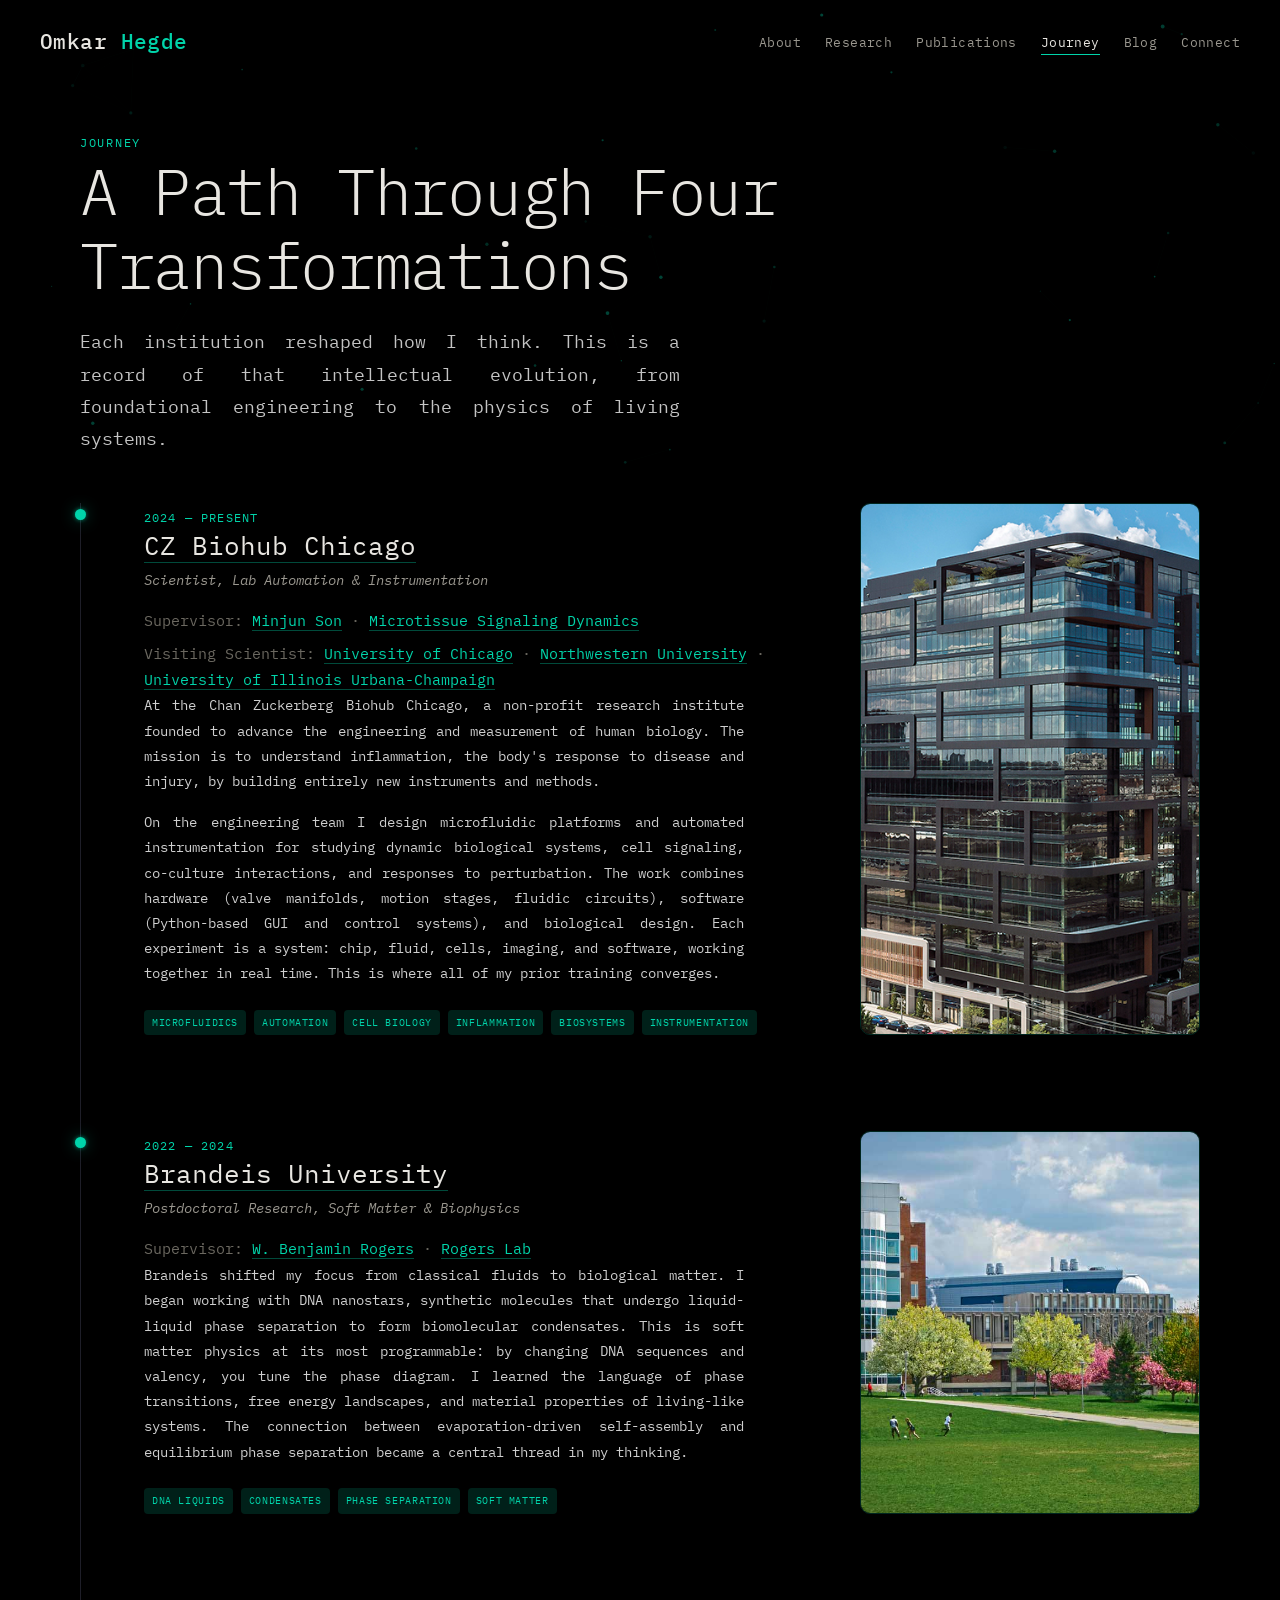
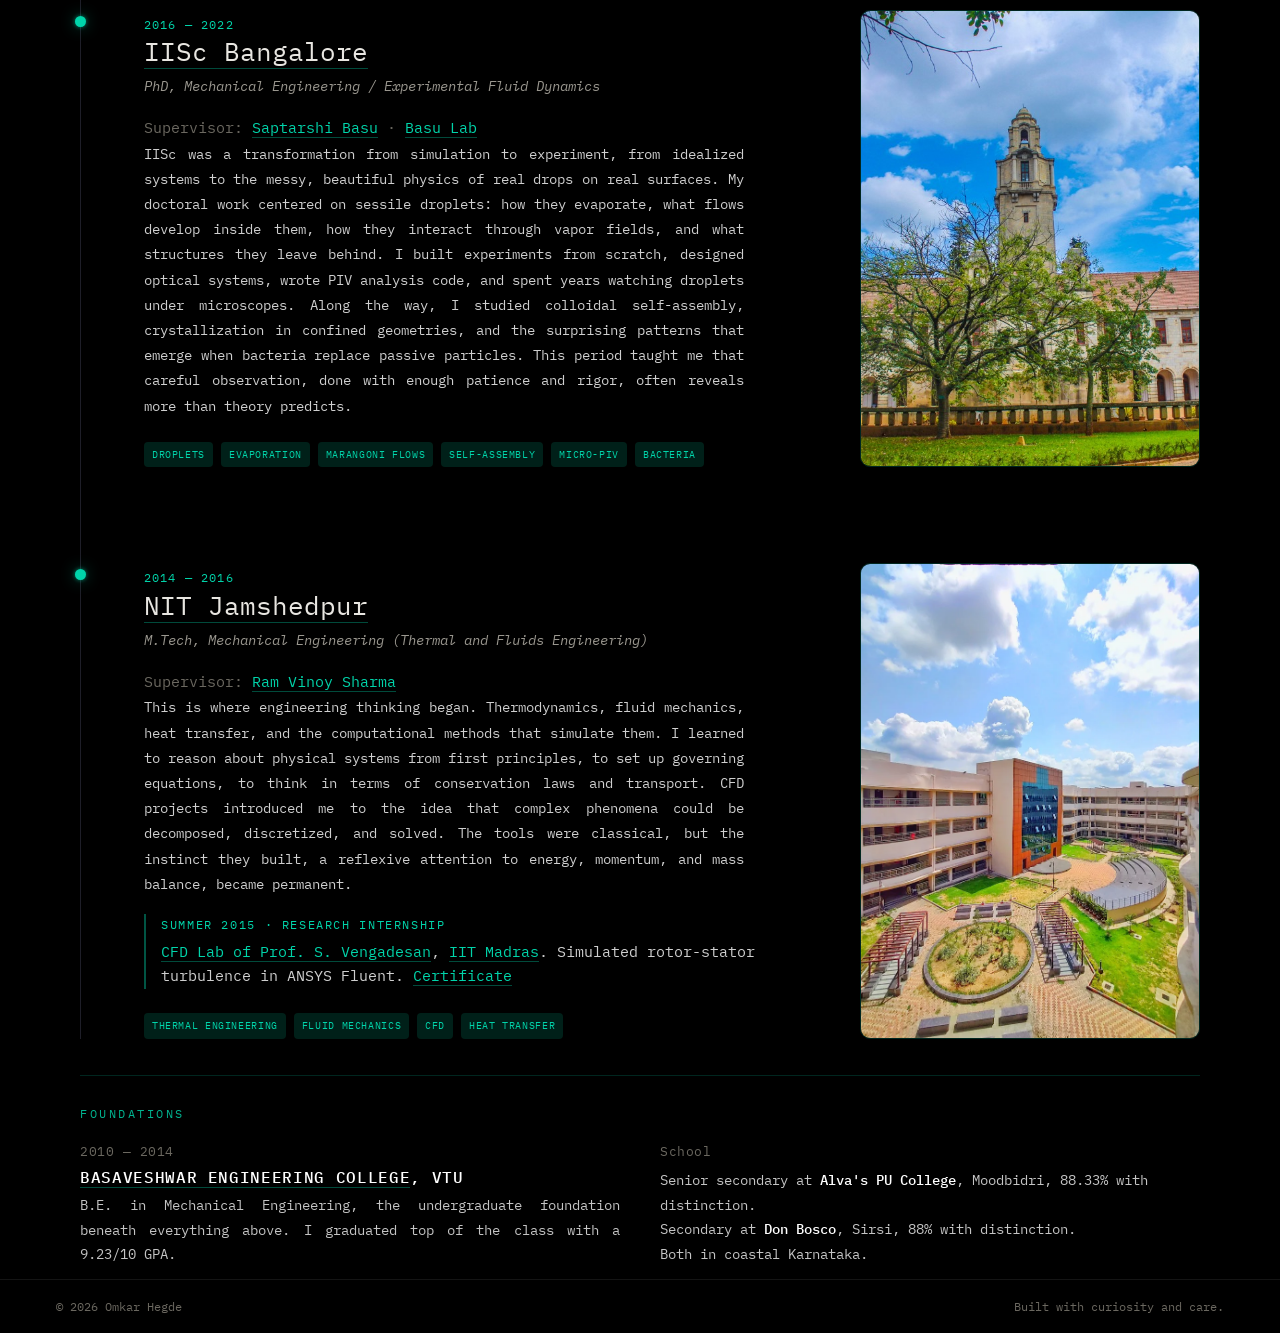
==== journey.html @ 7b233d14 "clean site" ====
<!DOCTYPE html>
<html lang="en">
<head>
  <meta charset="UTF-8">
  <meta name="viewport" content="width=device-width, initial-scale=1.0">
  <title>Journey — Omkar Hegde</title>
  <meta name="description" content="The academic path of Omkar Hegde through fluid mechanics and soft matter physics, from NIT Jamshedpur and IISc Bangalore to Brandeis University and CZ Biohub Chicago.">
  <link rel="canonical" href="https://omkarhegde.com/journey.html">
  <meta name="author" content="Omkar Hegde">
  <meta name="robots" content="index, follow">

  <meta property="og:type" content="website">
  <meta property="og:site_name" content="Omkar Hegde">
  <meta property="og:title" content="Journey — Omkar Hegde">
  <meta property="og:description" content="The academic path of Omkar Hegde through fluid mechanics and soft matter physics, from NIT Jamshedpur and IISc Bangalore to Brandeis University and CZ Biohub Chicago.">
  <meta property="og:url" content="https://omkarhegde.com/journey.html">
  <meta property="og:image" content="https://omkarhegde.com/assets/og-preview.jpg">

  <meta name="twitter:card" content="summary_large_image">
  <meta name="twitter:title" content="Journey — Omkar Hegde">
  <meta name="twitter:description" content="The academic path of Omkar Hegde through fluid mechanics and soft matter physics, from NIT Jamshedpur and IISc Bangalore to Brandeis University and CZ Biohub Chicago.">
  <meta name="twitter:image" content="https://omkarhegde.com/assets/og-preview.jpg">
  <meta name="twitter:site" content="@omkar62">
  <link rel="stylesheet" href="css/styles.css">
  <style>
    body, body * { font-family: var(--font-mono) !important; }
    html, body { background: #000 !important; }
    .footer, .footer * { background: #000 !important; }
    .footer { border-top: 1px solid rgba(255,255,255,0.08) !important; }
    .footer__bottom { border-top: none !important; border-bottom: none !important; }

    /* Tighten header-to-timeline gap */
    .page-header.section { padding-bottom: 1.5rem !important; }
    .section--compact { padding-top: 1.5rem !important; padding-bottom: 0.75rem !important; }
    .timeline__item:last-child { margin-bottom: 0 !important; }
    .timeline__item:last-child .timeline__row { padding-bottom: 0 !important; }

    /* Institution image adjacent to text */
    .timeline__row { display: grid; grid-template-columns: 1fr 340px; column-gap: 2.5rem; align-items: stretch; }
    .timeline__body { min-width: 0; }
    .timeline__img { width: 100%; height: 100%; min-height: 260px; object-fit: cover; border-radius: 10px; border: 1px solid rgba(0,212,170,0.18); box-shadow: 0 10px 30px rgba(0,0,0,0.35); margin: 0; }
    @media (max-width: 820px) {
      .timeline__row { grid-template-columns: 1fr; }
      .timeline__img { height: 220px; min-height: 0; margin-top: 1.25rem; }
    }

    /* Justify body copy */
    .page-header__desc,
    .timeline__text,
    .large-text { text-align: justify !important; }

    /* Brighten text for readability */
    .page-header__desc { color: #c4c4c4 !important; }
    .timeline__text { color: #cfcfcf !important; }

    /* Institution links */
    .timeline__title a { color: inherit; text-decoration: none; border-bottom: 1px solid rgba(0,212,170,0.35); transition: border-color .2s, color .2s; }
    .timeline__title a:hover { color: #00d4aa; border-bottom-color: #00d4aa; }

    /* Supervisor / lab line */
    .timeline__advisor { margin: 0.4rem 0 0; font-size: 0.95rem; color: var(--text-muted); }
    .timeline__advisor a { color: #00d4aa; text-decoration: none; border-bottom: 1px solid rgba(0,212,170,0.35); transition: border-color .2s; }
    .timeline__advisor a:hover { border-bottom-color: #00d4aa; }

    /* Distinct sub-block for a short internship within a timeline entry */
    .timeline__aside { margin-top: 1.1rem; padding: 0.1rem 0 0.1rem 0.95rem; border-left: 2px solid rgba(0,212,170,0.4); }
    .timeline__aside-label { display: block; font-size: 0.72rem; letter-spacing: 0.14em; text-transform: uppercase; color: #00d4aa; margin-bottom: 0.35rem; }
    .timeline__aside p { margin: 0; font-size: 0.92rem; color: #cfcfcf; line-height: 1.6; }
    .timeline__aside a { color: #00d4aa; text-decoration: none; border-bottom: 1px solid rgba(0,212,170,0.35); transition: border-color .2s; }
    .timeline__aside a:hover { border-bottom-color: #00d4aa; }

    /* Foundations: B.E. and schooling, brief, outside the four */
    .foundations { margin-top: 2.25rem; padding-top: 1.75rem; border-top: 1px solid rgba(0,212,170,0.18); }
    .foundations__label { display:block; font-size:0.72rem; letter-spacing:0.22em; text-transform:uppercase; color:#00d4aa; opacity:0.85; margin-bottom:1.1rem; }
    .foundations__grid { display:grid; grid-template-columns:1fr 1fr; gap:1.5rem 2.5rem; }
    @media (max-width:820px){ .foundations__grid { grid-template-columns:1fr; gap:1.25rem; } }
    .foundations__period { display:block; font-size:0.8rem; color:var(--text-muted); letter-spacing:0.04em; margin-bottom:0.35rem; }
    .foundations__item h4 { margin:0 0 0.4rem; font-size:1.02rem; font-weight:500; color:#fff; }
    .foundations__item h4 a { color:inherit; text-decoration:none; border-bottom:1px solid rgba(0,212,170,0.35); transition:border-color .2s, color .2s; }
    .foundations__item h4 a:hover { color:#00d4aa; border-bottom-color:#00d4aa; }
    .foundations__item p { margin:0; font-size:0.9rem; line-height:1.7; color:#c4c4c4; text-align:justify; }
    .foundations__item p b { color:#fff; font-weight:500; }
  </style>
</head>
<body>

  <!-- Navigation -->
  <nav class="nav" role="navigation" aria-label="Main navigation">
    <a href="index.html" class="nav__logo">Omkar <span>Hegde</span></a>
    <ul class="nav__links">
      <li><a href="index.html#about">About</a></li>
      <li><a href="research.html">Research</a></li>
      <li><a href="publications.html">Publications</a></li>
      <li><a href="journey.html">Journey</a></li>
      <li><a href="blog.html">Blog</a></li>
      <li><a href="contact.html">Connect</a></li>
    </ul>
    <button class="nav__toggle" aria-label="Open menu">&#9776;</button>
  </nav>

  <!-- Mobile Navigation -->
  <div class="nav__mobile" role="dialog" aria-label="Mobile navigation">
    <button class="nav__mobile-close" aria-label="Close menu">&times;</button>
    <a href="index.html">Home</a>
    <a href="index.html#about">About</a>
    <a href="research.html">Research</a>
    <a href="publications.html">Publications</a>
    <a href="journey.html">Journey</a>
    <a href="blog.html">Blog</a>
    <a href="contact.html">Connect</a>
  </div>


  <section class="page-header section" style="position:relative;overflow:hidden;">
    <canvas class="flow-canvas" data-particles="40" data-speed="0.5" data-mode="drift" data-color="0, 212, 170"></canvas>
    <div class="container" style="position:relative;z-index:2;">
      <span class="page-header__pre reveal">Journey</span>
      <h1 class="page-header__title reveal">A Path Through Four Transformations</h1>
      <p class="page-header__desc reveal">Each institution reshaped how I think. This is a record of that intellectual evolution, from foundational engineering to the physics of living systems.</p>
    </div>
  </section>

  <section class="section--compact">
    <div class="container">
      <div class="timeline">
        <!-- Animated line that fills as you scroll -->
        <div class="timeline__line"><div class="timeline__line-fill"></div></div>

        <div class="timeline__item reveal">
          <div class="timeline__dot"></div>
          <div class="timeline__row">
          <div class="timeline__body">
          <span class="timeline__period">2024 — Present</span>
          <h3 class="timeline__title"><a href="https://www.czbiohub.org/chi" target="_blank" rel="noopener">CZ Biohub Chicago</a></h3>
          <p class="timeline__subtitle">Scientist, Lab Automation &amp; Instrumentation</p>
          <p class="timeline__advisor">Supervisor: <a href="https://www.czbiohub.org/microtissue-signaling-dynamics/people/" target="_blank" rel="noopener">Minjun Son</a> &middot; <a href="https://www.czbiohub.org/microtissue-signaling-dynamics/" target="_blank" rel="noopener">Microtissue Signaling Dynamics</a></p>
          <p class="timeline__advisor">Visiting Scientist: <a href="https://www.uchicago.edu/" target="_blank" rel="noopener">University of Chicago</a> &middot; <a href="https://www.northwestern.edu/" target="_blank" rel="noopener">Northwestern University</a> &middot; <a href="https://illinois.edu/" target="_blank" rel="noopener">University of Illinois Urbana-Champaign</a></p>
          <p class="timeline__text">
            At the Chan Zuckerberg Biohub Chicago, a non-profit research institute founded
            to advance the engineering and measurement of human biology. The mission is to
            understand inflammation, the body's response to disease and injury, by building
            entirely new instruments and methods.
          </p>
          <p class="timeline__text mt-md">
            On the engineering team I design microfluidic platforms and automated
            instrumentation for studying dynamic biological systems, cell signaling, co-culture
            interactions, and responses to perturbation. The work combines hardware
            (valve manifolds, motion stages, fluidic circuits), software (Python-based GUI and
            control systems), and biological design. Each experiment is a system: chip, fluid,
            cells, imaging, and software, working together in real time. This is where all of
            my prior training converges.
          </p>
          <div style="margin-top:var(--space-lg);display:flex;flex-wrap:wrap;gap:var(--space-sm);">
            <span class="tag">microfluidics</span>
            <span class="tag">automation</span>
            <span class="tag">cell biology</span>
            <span class="tag">inflammation</span>
            <span class="tag">biosystems</span>
            <span class="tag">instrumentation</span>
          </div>
          </div>
          <img class="timeline__img" src="assets/images/journey/czb.jpg" alt="CZ Biohub Chicago" loading="lazy">
          </div>
        </div>

        <div class="timeline__item reveal">
          <div class="timeline__dot"></div>
          <div class="timeline__row">
          <div class="timeline__body">
          <span class="timeline__period">2022 — 2024</span>
          <h3 class="timeline__title"><a href="https://www.brandeis.edu/" target="_blank" rel="noopener">Brandeis University</a></h3>
          <p class="timeline__subtitle">Postdoctoral Research, Soft Matter &amp; Biophysics</p>
          <p class="timeline__advisor">Supervisor: <a href="https://www.brandeis.edu/physics/people/profiles/rogers-benjamin.html" target="_blank" rel="noopener">W. Benjamin Rogers</a> &middot; <a href="https://www.rogers-lab.com/" target="_blank" rel="noopener">Rogers Lab</a></p>
          <p class="timeline__text">
            Brandeis shifted my focus from classical fluids to biological matter. I began working with
            DNA nanostars, synthetic molecules that undergo liquid-liquid phase separation to form
            biomolecular condensates. This is soft matter physics at its most programmable: by changing
            DNA sequences and valency, you tune the phase diagram. I learned the language of phase
            transitions, free energy landscapes, and material properties of living-like systems. The
            connection between evaporation-driven self-assembly and equilibrium phase separation became
            a central thread in my thinking.
          </p>
          <div style="margin-top:var(--space-lg);display:flex;flex-wrap:wrap;gap:var(--space-sm);">
            <span class="tag">DNA liquids</span>
            <span class="tag">condensates</span>
            <span class="tag">phase separation</span>
            <span class="tag">soft matter</span>
          </div>
          </div>
          <img class="timeline__img" src="assets/images/journey/brandeis.jpg" alt="Brandeis University" loading="lazy">
          </div>
        </div>

        <div class="timeline__item reveal">
          <div class="timeline__dot"></div>
          <div class="timeline__row">
          <div class="timeline__body">
          <span class="timeline__period">2016 — 2022</span>
          <h3 class="timeline__title"><a href="https://iisc.ac.in/" target="_blank" rel="noopener">IISc Bangalore</a></h3>
          <p class="timeline__subtitle">PhD, Mechanical Engineering / Experimental Fluid Dynamics</p>
          <p class="timeline__advisor">Supervisor: <a href="https://mecheng.iisc.ac.in/project/saptarshi-basu/" target="_blank" rel="noopener">Saptarshi Basu</a> &middot; <a href="https://www.saptarshibasulab.com/" target="_blank" rel="noopener">Basu Lab</a></p>
          <p class="timeline__text">
            IISc was a transformation from simulation to experiment, from idealized systems to the
            messy, beautiful physics of real drops on real surfaces. My doctoral work centered on
            sessile droplets: how they evaporate, what flows develop inside them, how they interact
            through vapor fields, and what structures they leave behind. I built experiments from
            scratch, designed optical systems, wrote PIV analysis code, and spent years watching
            droplets under microscopes. Along the way, I studied colloidal self-assembly, crystallization
            in confined geometries, and the surprising patterns that emerge when bacteria replace
            passive particles. This period taught me that careful observation, done with enough patience
            and rigor, often reveals more than theory predicts.
          </p>
          <div style="margin-top:var(--space-lg);display:flex;flex-wrap:wrap;gap:var(--space-sm);">
            <span class="tag">droplets</span>
            <span class="tag">evaporation</span>
            <span class="tag">Marangoni flows</span>
            <span class="tag">self-assembly</span>
            <span class="tag">micro-PIV</span>
            <span class="tag">bacteria</span>
          </div>
          </div>
          <img class="timeline__img" src="assets/images/journey/iisc.jpg" alt="IISc Bangalore" loading="lazy">
          </div>
        </div>

        <div class="timeline__item reveal">
          <div class="timeline__dot"></div>
          <div class="timeline__row">
          <div class="timeline__body">
          <span class="timeline__period">2014 &mdash; 2016</span>
          <h3 class="timeline__title"><a href="https://www.nitjsr.ac.in/" target="_blank" rel="noopener">NIT Jamshedpur</a></h3>
          <p class="timeline__subtitle">M.Tech, Mechanical Engineering (Thermal and Fluids Engineering)</p>
          <p class="timeline__advisor">Supervisor: <a href="https://www.nitjsr.ac.in/people/profile/ME115" target="_blank" rel="noopener">Ram Vinoy Sharma</a></p>
          <p class="timeline__text">
            This is where engineering thinking began. Thermodynamics, fluid mechanics, heat transfer,
            and the computational methods that simulate them. I learned to reason about physical systems
            from first principles, to set up governing equations, to think in terms of conservation laws
            and transport. CFD projects introduced me to the idea that complex phenomena could be
            decomposed, discretized, and solved. The tools were classical, but the instinct they built,
            a reflexive attention to energy, momentum, and mass balance, became permanent.
          </p>
          <div class="timeline__aside">
            <span class="timeline__aside-label">Summer 2015 &middot; Research internship</span>
            <p><a href="https://sites.google.com/view/svcfdlab-iitm/home" target="_blank" rel="noopener">CFD Lab of Prof. S. Vengadesan</a>, <a href="https://www.iitm.ac.in/" target="_blank" rel="noopener">IIT Madras</a>. Simulated rotor-stator turbulence in ANSYS Fluent. <a href="https://drive.google.com/file/d/10vExc4fFdUIsWERfURZR43GbIJnFZsLq/view?usp=sharing" target="_blank" rel="noopener">Certificate</a></p>
          </div>
          <div style="margin-top:var(--space-lg);display:flex;flex-wrap:wrap;gap:var(--space-sm);">
            <span class="tag">thermal engineering</span>
            <span class="tag">fluid mechanics</span>
            <span class="tag">CFD</span>
            <span class="tag">heat transfer</span>
          </div>
          </div>
          <img class="timeline__img" src="assets/images/journey/nit.jpg" alt="NIT Jamshedpur" loading="lazy">
          </div>
        </div>

      </div>

      <div class="foundations reveal">
        <span class="foundations__label">Foundations</span>
        <div class="foundations__grid">
          <div class="foundations__item">
            <span class="foundations__period">2010 &mdash; 2014</span>
            <h4><a href="https://www.becbgk.edu/" target="_blank" rel="noopener">Basaveshwar Engineering College</a>, VTU</h4>
            <p>B.E. in Mechanical Engineering, the undergraduate foundation beneath everything above. I graduated top of the class with a 9.23/10 GPA.</p>
          </div>
          <div class="foundations__item">
            <span class="foundations__period">School</span>
            <p style="text-align:left;">Senior secondary at <b>Alva's PU College</b>, Moodbidri, 88.33% with distinction.<br>Secondary at <b>Don Bosco</b>, Sirsi, 88% with distinction.<br>Both in coastal Karnataka.</p>
          </div>
        </div>
      </div>
    </div>
  </section>

  <footer class="footer" style="padding: 0; margin: 0; background: #000;">
    <div class="container" style="padding: var(--space-md) var(--space-md); background: #000;">
      <div class="footer__bottom" style="padding: 0; margin: 0;">
        <span>&copy; 2026 Omkar Hegde</span>
        <span>Built with curiosity and care.</span>
      </div>
    </div>
  </footer>

  <script src="js/app.js"></script>
</body>
</html>
---- css/styles.css ----
/* ============================================
   OMKAR HEGDE — Personal Scientific Profile
   Design System & Core Styles
   ============================================ */

@import url('https://fonts.googleapis.com/css2?family=Cormorant+Garamond:ital,wght@0,300;0,400;0,500;0,600;0,700;1,300;1,400;1,500&family=IBM+Plex+Sans:ital,wght@0,300;0,400;0,500;0,600;1,300;1,400&family=IBM+Plex+Mono:wght@300;400;500&display=swap');

/* --- Custom Properties --- */
:root {
  --void: #0a0a0f;
  --surface: #131318;
  --card: #1c1c24;
  --card-hover: #22222e;
  --border: #2a2a36;
  --border-subtle: #1e1e28;
  --text: #e8e6e1;
  --text-secondary: #9a978f;
  --text-muted: #6b6860;
  --accent: #00d4aa;
  --accent-dim: rgba(0, 212, 170, 0.15);
  --accent-glow: rgba(0, 212, 170, 0.08);
  --blue: #0ea5e9;
  --blue-dim: rgba(14, 165, 233, 0.12);
  --warm: #f5c542;

  --font-heading: 'Cormorant Garamond', Georgia, serif;
  --font-body: 'IBM Plex Sans', -apple-system, sans-serif;
  --font-mono: 'IBM Plex Mono', monospace;

  --space-xs: 4px;
  --space-sm: 8px;
  --space-md: 16px;
  --space-lg: 24px;
  --space-xl: 40px;
  --space-2xl: 64px;
  --space-3xl: 96px;
  --space-4xl: 128px;

  --radius-sm: 4px;
  --radius-md: 8px;
  --radius-lg: 16px;

  --transition: 0.4s cubic-bezier(0.25, 0.46, 0.45, 0.94);
  --transition-slow: 0.7s cubic-bezier(0.25, 0.46, 0.45, 0.94);

  --max-width: 1200px;
  --max-width-narrow: 800px;
}

/* --- Reset & Base --- */
*, *::before, *::after {
  box-sizing: border-box;
  margin: 0;
  padding: 0;
}

html {
  scroll-behavior: smooth;
  font-size: 16px;
  -webkit-font-smoothing: antialiased;
  -moz-osx-font-smoothing: grayscale;
}

body {
  font-family: var(--font-body);
  font-weight: 400;
  color: var(--text);
  background-color: var(--void);
  line-height: 1.7;
  overflow-x: hidden;
}

img, video {
  max-width: 100%;
  display: block;
}

a {
  color: var(--accent);
  text-decoration: none;
  transition: color var(--transition);
}

a:hover {
  color: var(--text);
}

::selection {
  background: var(--accent);
  color: var(--void);
}

/* --- Typography --- */
h1, h2, h3, h4, h5 {
  font-family: var(--font-heading);
  font-weight: 400;
  line-height: 1.15;
  color: var(--text);
}

h1 {
  font-size: clamp(2.8rem, 6vw, 5.5rem);
  letter-spacing: -0.02em;
}

h2 {
  font-size: clamp(2rem, 4vw, 3.2rem);
  letter-spacing: -0.01em;
}

h3 {
  font-size: clamp(1.4rem, 2.5vw, 1.8rem);
}

h4 {
  font-size: 1.15rem;
  font-family: var(--font-body);
  font-weight: 500;
  letter-spacing: 0.04em;
  text-transform: uppercase;
  color: var(--accent);
}

p {
  max-width: 680px;
  color: var(--text-secondary);
}

.label {
  font-family: var(--font-mono);
  font-size: 0.72rem;
  font-weight: 500;
  letter-spacing: 0.12em;
  text-transform: uppercase;
  color: var(--accent);
}

.large-text {
  font-size: clamp(1.15rem, 1.8vw, 1.35rem);
  line-height: 1.8;
}

/* --- Layout --- */
.container {
  max-width: var(--max-width);
  margin: 0 auto;
  padding: 0 var(--space-xl);
}

.container--narrow {
  max-width: var(--max-width-narrow);
}

.section {
  padding: var(--space-4xl) 0;
  position: relative;
}

.section--compact {
  padding: var(--space-3xl) 0;
}

.section-divider {
  width: 60px;
  height: 1px;
  background: var(--accent);
  margin: var(--space-lg) 0;
  opacity: 0.5;
}

.grid-2 {
  display: grid;
  grid-template-columns: repeat(2, 1fr);
  gap: var(--space-xl);
}

.grid-3 {
  display: grid;
  grid-template-columns: repeat(3, 1fr);
  gap: var(--space-xl);
}

.grid-4 {
  display: grid;
  grid-template-columns: repeat(4, 1fr);
  gap: var(--space-lg);
}

/* --- Navigation --- */
.nav {
  position: fixed;
  top: 0;
  left: 0;
  right: 0;
  z-index: 1000;
  padding: var(--space-lg) var(--space-xl);
  display: flex;
  align-items: center;
  justify-content: space-between;
  transition: background var(--transition), padding var(--transition);
}

.nav--scrolled {
  background: rgba(10, 10, 15, 0.92);
  backdrop-filter: blur(20px);
  -webkit-backdrop-filter: blur(20px);
  padding: var(--space-md) var(--space-xl);
  border-bottom: 1px solid var(--border-subtle);
}

.nav__logo {
  font-family: var(--font-heading);
  font-size: 1.3rem;
  font-weight: 500;
  color: var(--text);
  letter-spacing: 0.02em;
}

.nav__logo span {
  color: var(--accent);
}

.nav__links {
  display: flex;
  gap: var(--space-lg);
  list-style: none;
}

.nav__links a {
  font-size: 0.82rem;
  font-weight: 400;
  color: var(--text-secondary);
  letter-spacing: 0.03em;
  transition: color var(--transition);
  position: relative;
}

.nav__links a:hover,
.nav__links a.active {
  color: var(--text);
}

.nav__links a::after {
  content: '';
  position: absolute;
  bottom: -4px;
  left: 0;
  width: 0;
  height: 1px;
  background: var(--accent);
  transition: width var(--transition);
}

.nav__links a:hover::after,
.nav__links a.active::after {
  width: 100%;
}

.nav__toggle {
  display: none;
  background: none;
  border: none;
  color: var(--text);
  font-size: 1.5rem;
  cursor: pointer;
}

/* Mobile nav */
.nav__mobile {
  display: none;
  position: fixed;
  top: 0;
  left: 0;
  right: 0;
  bottom: 0;
  background: rgba(10, 10, 15, 0.98);
  backdrop-filter: blur(30px);
  z-index: 999;
  flex-direction: column;
  align-items: center;
  justify-content: center;
  gap: var(--space-xl);
}

.nav__mobile.open {
  display: flex;
}

.nav__mobile a {
  font-family: var(--font-heading);
  font-size: 1.8rem;
  color: var(--text-secondary);
  transition: color var(--transition);
}

.nav__mobile a:hover {
  color: var(--accent);
}

.nav__mobile-close {
  position: absolute;
  top: var(--space-lg);
  right: var(--space-xl);
  background: none;
  border: none;
  color: var(--text);
  font-size: 1.8rem;
  cursor: pointer;
}

/* --- Hero --- */
.hero {
  position: relative;
  height: 100vh;
  min-height: 700px;
  display: flex;
  align-items: center;
  justify-content: center;
  overflow: hidden;
}

/* Video layer */
.hero__video-wrap {
  position: absolute;
  inset: 0;
  z-index: 0;
}

.hero__video-wrap video,
.hero__video-wrap .hero__fallback {
  width: 100%;
  height: 100%;
  object-fit: cover;
}

.hero__video {
  position: absolute;
  inset: 0;
  width: 100%;
  height: 100%;
  object-fit: cover;
  opacity: 0;
  transition: opacity 2s ease-in-out;
  z-index: 0;
}

.hero__video.active {
  opacity: 1;
  z-index: 1;
}

.hero__fallback {
  background: linear-gradient(135deg, #0a0a0f 0%, #0e1118 50%, #0a0a0f 100%);
}

/* Heavy dark overlay so text is always readable */
.hero__overlay {
  position: absolute;
  inset: 0;
  z-index: 2;
  background: linear-gradient(
    180deg,
    rgba(10, 10, 15, 0.6) 0%,
    rgba(10, 10, 15, 0.72) 40%,
    rgba(10, 10, 15, 0.88) 100%
  );
}

/* Subtle vignette */
.hero::after {
  content: '';
  position: absolute;
  inset: 0;
  z-index: 2;
  background: radial-gradient(ellipse at 50% 50%, transparent 30%, rgba(10,10,15,0.4) 100%);
  pointer-events: none;
}

/* Flow canvas sits above video, below overlay content */
.hero__video-wrap .flow-canvas {
  z-index: 1;
  opacity: 0.35;
}

/* Old dot indicators: hide them, we use the new np-dots instead */
.hero__video-indicators {
  display: none;
}

/* ---- Split layout: portrait left, text right ---- */
.hero__split {
  position: relative;
  z-index: 3;
  display: flex;
  align-items: center;
  gap: clamp(48px, 5vw, 80px);
  max-width: 1280px;
  width: 100%;
  padding: 0 clamp(24px, 4vw, 60px);
  margin: 0 auto;
}

/* PORTRAIT: large, dominant */
.hero__portrait-wrap {
  position: relative;
  flex-shrink: 0;
  width: clamp(300px, 32vw, 460px);
}

.hero__portrait {
  width: 100%;
  height: auto;
  max-height: 580px;
  object-fit: cover;
  object-position: center 20%;
  border-radius: 12px;
  position: relative;
  z-index: 2;
  box-shadow:
    0 0 60px rgba(0, 212, 170, 0.08),
    0 24px 80px rgba(0, 0, 0, 0.6);
  border: 1.5px solid rgba(0, 212, 170, 0.18);
  opacity: 0;
  transform: scale(0.3);
  animation: portraitZoom 1.2s 0.3s cubic-bezier(0.16, 1, 0.3, 1) forwards;
}

.hero__portrait-glow {
  position: absolute;
  inset: -30px;
  border-radius: 20px;
  background: radial-gradient(ellipse at center, rgba(0,212,170,0.1) 0%, transparent 65%);
  z-index: 1;
  filter: blur(25px);
  opacity: 0;
  animation: glowFadeIn 2s 0.8s ease-out forwards;
}

@keyframes portraitZoom {
  0% { opacity: 0; transform: scale(0.3); filter: blur(10px); }
  50% { opacity: 1; filter: blur(2px); }
  100% { opacity: 1; transform: scale(1); filter: blur(0); }
}

@keyframes glowFadeIn {
  to { opacity: 1; }
}

/* TEXT side */
.hero__text {
  text-align: left;
  flex: 1;
  min-width: 0;
}

.hero__text .hero__pre {
  opacity: 0;
  transform: translateY(20px);
  animation: fadeUp 0.8s 0.6s forwards;
}

.hero__text .hero__title {
  opacity: 0;
  transform: translateY(30px);
  animation: fadeUp 1s 0.8s forwards;
}

.hero__text .hero__sub {
  opacity: 0;
  transform: translateY(20px);
  animation: fadeUp 0.8s 1.0s forwards;
}

.hero__text .hero__typing {
  opacity: 0;
  animation: fadeUp 0.8s 1.1s forwards;
}

.hero__text .hero__cta {
  opacity: 0;
  transform: translateY(20px);
  animation: fadeUp 0.8s 1.3s forwards;
}

.hero__text .hero__now-playing {
  opacity: 0;
  animation: fadeUp 0.8s 1.5s forwards;
}

/* --- Now Playing --- */
.hero__now-playing {
  margin-top: 32px;
}

.hero__np-label {
  font-family: var(--font-mono);
  font-size: 0.7rem;
  letter-spacing: 0.1em;
  text-transform: uppercase;
  color: var(--text-muted);
}

.hero__np-name {
  font-family: var(--font-mono);
  font-size: 0.75rem;
  letter-spacing: 0.06em;
  color: var(--accent);
  margin-left: 8px;
  transition: opacity 0.4s ease;
}

.hero__np-dots {
  display: flex;
  gap: 8px;
  margin-top: 12px;
}

.hero__np-dot {
  width: 8px;
  height: 8px;
  border-radius: 50%;
  background: rgba(255, 255, 255, 0.18);
  cursor: pointer;
  transition: all 0.5s ease;
}

.hero__np-dot.active {
  width: 28px;
  border-radius: 4px;
  background: var(--accent);
  box-shadow: 0 0 10px rgba(0, 212, 170, 0.4);
}

/* --- Typing Effect --- */
.hero__typing {
  font-size: clamp(0.92rem, 1.2vw, 1.05rem);
  color: var(--accent);
  min-height: 1.6em;
  margin-bottom: var(--space-lg);
  font-style: italic;
}

.hero__typing::after {
  content: '|';
  color: var(--accent);
  animation: blink 0.8s step-end infinite;
  margin-left: 2px;
}

@keyframes blink {
  50% { opacity: 0; }
}

/* --- Responsive --- */
@media (max-width: 900px) {
  .hero__split {
    flex-direction: column;
    text-align: center;
    gap: var(--space-xl);
    padding-top: 100px;
  }
  .hero__portrait-wrap {
    width: clamp(220px, 50vw, 300px);
  }
  .hero__text {
    text-align: center;
  }
  .hero__text .hero__sub {
    margin-left: auto;
    margin-right: auto;
  }
  .hero__np-dots {
    justify-content: center;
  }
  .hero__now-playing {
    text-align: center;
  }
}

.hero__portrait[src=""] {
  display: none;
}


.hero__pre {
  font-family: var(--font-mono);
  font-size: 0.75rem;
  letter-spacing: 0.2em;
  text-transform: uppercase;
  color: var(--accent);
  margin-bottom: var(--space-lg);
  opacity: 0;
  transform: translateY(20px);
  animation: fadeUp 0.8s 0.2s forwards;
}

.hero__title {
  font-size: clamp(3rem, 7vw, 6rem);
  font-weight: 300;
  line-height: 1.05;
  margin-bottom: var(--space-lg);
  opacity: 0;
  transform: translateY(30px);
  animation: fadeUp 1s 0.4s forwards;
}

.hero__title em {
  font-style: italic;
  color: var(--accent);
}

.hero__sub {
  font-size: clamp(1rem, 1.5vw, 1.15rem);
  color: var(--text-secondary);
  max-width: 600px;
  margin: 0 auto var(--space-xl);
  line-height: 1.8;
  opacity: 0;
  transform: translateY(20px);
  animation: fadeUp 0.8s 0.6s forwards;
}

.hero__cta {
  display: inline-flex;
  align-items: center;
  gap: var(--space-sm);
  font-family: var(--font-mono);
  font-size: 0.78rem;
  letter-spacing: 0.1em;
  text-transform: uppercase;
  color: var(--accent);
  border: 1px solid rgba(0, 212, 170, 0.3);
  padding: var(--space-md) var(--space-xl);
  border-radius: var(--radius-sm);
  transition: all var(--transition);
  opacity: 0;
  transform: translateY(20px);
  animation: fadeUp 0.8s 0.8s forwards;
}

.hero__cta:hover {
  background: var(--accent-dim);
  border-color: var(--accent);
  color: var(--accent);
}

.hero__scroll {
  position: absolute;
  bottom: var(--space-xl);
  left: 50%;
  transform: translateX(-50%);
  z-index: 2;
  display: flex;
  flex-direction: column;
  align-items: center;
  gap: var(--space-sm);
  opacity: 0;
  animation: fadeUp 0.8s 1.2s forwards;
}

.hero__scroll span {
  font-family: var(--font-mono);
  font-size: 0.65rem;
  letter-spacing: 0.15em;
  text-transform: uppercase;
  color: var(--text-muted);
}

.hero__scroll-line {
  width: 1px;
  height: 40px;
  background: linear-gradient(180deg, var(--accent), transparent);
  animation: scrollPulse 2s infinite;
}

/* --- Cards --- */
.card {
  background: var(--card);
  border: 1px solid var(--border-subtle);
  border-radius: var(--radius-md);
  padding: var(--space-xl);
  transition: all var(--transition);
  position: relative;
  overflow: hidden;
}

.card::before {
  content: '';
  position: absolute;
  top: 0;
  left: 0;
  right: 0;
  height: 1px;
  background: linear-gradient(90deg, transparent, var(--accent), transparent);
  opacity: 0;
  transition: opacity var(--transition);
}

.card:hover {
  background: var(--card-hover);
  border-color: var(--border);
  transform: translateY(-2px);
}

.card:hover::before {
  opacity: 0.6;
}

.card__icon {
  font-size: 1.5rem;
  margin-bottom: var(--space-md);
  display: block;
}

.card__title {
  font-family: var(--font-heading);
  font-size: 1.3rem;
  margin-bottom: var(--space-sm);
  color: var(--text);
}

.card__text {
  font-size: 0.9rem;
  color: var(--text-secondary);
  line-height: 1.7;
}

/* Focus area cards */
.focus-card {
  background: var(--card);
  border: 1px solid var(--border-subtle);
  border-radius: var(--radius-md);
  padding: var(--space-lg) var(--space-xl);
  transition: all var(--transition);
  position: relative;
}

.focus-card:hover {
  border-color: var(--accent);
  background: var(--card-hover);
}

.focus-card__number {
  font-family: var(--font-mono);
  font-size: 0.7rem;
  color: var(--accent);
  letter-spacing: 0.1em;
  margin-bottom: var(--space-sm);
}

.focus-card__title {
  font-family: var(--font-heading);
  font-size: 1.25rem;
  margin-bottom: var(--space-sm);
  color: var(--text);
}

.focus-card__text {
  font-size: 0.85rem;
  color: var(--text-muted);
  line-height: 1.65;
}

/* Question cards */
.question-strip {
  background: var(--surface);
  border-top: 1px solid var(--border-subtle);
  border-bottom: 1px solid var(--border-subtle);
}

.question-card {
  padding: var(--space-xl) 0;
  border-bottom: 1px solid var(--border-subtle);
  cursor: default;
  transition: padding-left var(--transition);
}

.question-card:last-child {
  border-bottom: none;
}

.question-card:hover {
  padding-left: var(--space-md);
}

.question-card__text {
  font-family: var(--font-heading);
  font-size: clamp(1.3rem, 2.5vw, 1.8rem);
  font-style: italic;
  color: var(--text-secondary);
  transition: color var(--transition);
}

.question-card:hover .question-card__text {
  color: var(--accent);
}

.question-card__text::before {
  content: '— ';
  color: var(--accent);
  opacity: 0.5;
}

/* Update cards */
.update-card {
  background: var(--card);
  border: 1px solid var(--border-subtle);
  border-radius: var(--radius-md);
  overflow: hidden;
  transition: all var(--transition);
}

.update-card:hover {
  border-color: var(--border);
  transform: translateY(-3px);
}

.update-card__image {
  width: 100%;
  height: 200px;
  background: var(--surface);
  background-size: cover;
  background-position: center;
  position: relative;
}

.update-card__tag {
  position: absolute;
  top: var(--space-md);
  left: var(--space-md);
  font-family: var(--font-mono);
  font-size: 0.65rem;
  letter-spacing: 0.1em;
  text-transform: uppercase;
  color: var(--accent);
  background: rgba(10, 10, 15, 0.8);
  padding: var(--space-xs) var(--space-sm);
  border-radius: var(--radius-sm);
}

.update-card__body {
  padding: var(--space-lg);
}

.update-card__title {
  font-family: var(--font-heading);
  font-size: 1.15rem;
  margin-bottom: var(--space-sm);
  color: var(--text);
}

.update-card__date {
  font-family: var(--font-mono);
  font-size: 0.7rem;
  color: var(--text-muted);
  margin-bottom: var(--space-sm);
}

.update-card__text {
  font-size: 0.85rem;
  color: var(--text-secondary);
  line-height: 1.65;
}

/* --- Buttons --- */
.btn {
  display: inline-flex;
  align-items: center;
  gap: var(--space-sm);
  font-family: var(--font-mono);
  font-size: 0.75rem;
  font-weight: 500;
  letter-spacing: 0.08em;
  text-transform: uppercase;
  padding: var(--space-md) var(--space-xl);
  border-radius: var(--radius-sm);
  border: 1px solid;
  cursor: pointer;
  transition: all var(--transition);
  text-decoration: none;
}

.btn--primary {
  background: var(--accent);
  border-color: var(--accent);
  color: var(--void);
}

.btn--primary:hover {
  background: transparent;
  color: var(--accent);
}

.btn--outline {
  background: transparent;
  border-color: var(--border);
  color: var(--text-secondary);
}

.btn--outline:hover {
  border-color: var(--accent);
  color: var(--accent);
}

.btn--sm {
  font-size: 0.68rem;
  padding: var(--space-sm) var(--space-md);
}

/* --- Tags --- */
.tag {
  display: inline-block;
  font-family: var(--font-mono);
  font-size: 0.65rem;
  letter-spacing: 0.06em;
  text-transform: uppercase;
  color: var(--accent);
  background: var(--accent-dim);
  padding: var(--space-xs) var(--space-sm);
  border-radius: var(--radius-sm);
}

.tag--blue {
  color: var(--blue);
  background: var(--blue-dim);
}

/* --- Timeline --- */
.timeline {
  position: relative;
  padding-left: var(--space-2xl);
}

.timeline::before {
  content: '';
  position: absolute;
  left: 0;
  top: 0;
  bottom: 0;
  width: 1px;
  background: linear-gradient(180deg, var(--accent), var(--border-subtle), transparent);
}

.timeline__item {
  position: relative;
  padding-bottom: var(--space-3xl);
}

.timeline__item:last-child {
  padding-bottom: 0;
}

.timeline__dot {
  position: absolute;
  left: calc(-1 * var(--space-2xl) - 5px);
  top: 6px;
  width: 11px;
  height: 11px;
  border-radius: 50%;
  background: var(--accent);
  box-shadow: 0 0 12px var(--accent-dim);
}

.timeline__period {
  font-family: var(--font-mono);
  font-size: 0.72rem;
  letter-spacing: 0.1em;
  text-transform: uppercase;
  color: var(--accent);
  margin-bottom: var(--space-sm);
}

.timeline__title {
  font-family: var(--font-heading);
  font-size: 1.6rem;
  margin-bottom: var(--space-sm);
  color: var(--text);
}

.timeline__subtitle {
  font-size: 0.9rem;
  color: var(--text-secondary);
  margin-bottom: var(--space-md);
  font-style: italic;
}

.timeline__text {
  font-size: 0.9rem;
  color: var(--text-muted);
  line-height: 1.75;
  max-width: 600px;
}

/* --- Page Header --- */
.page-header {
  padding: var(--space-4xl) 0 var(--space-3xl);
  position: relative;
}

.page-header__pre {
  font-family: var(--font-mono);
  font-size: 0.72rem;
  letter-spacing: 0.15em;
  text-transform: uppercase;
  color: var(--accent);
  margin-bottom: var(--space-md);
}

.page-header__title {
  font-size: clamp(2.4rem, 5vw, 4rem);
  font-weight: 300;
  margin-bottom: var(--space-lg);
}

.page-header__desc {
  font-size: clamp(1rem, 1.4vw, 1.15rem);
  color: var(--text-secondary);
  max-width: 600px;
  line-height: 1.8;
}

/* --- Publication Cards --- */
.pub-card {
  background: var(--card);
  border: 1px solid var(--border-subtle);
  border-radius: var(--radius-md);
  padding: var(--space-xl);
  transition: all var(--transition);
  display: grid;
  grid-template-columns: 1fr auto;
  gap: var(--space-xl);
  align-items: start;
}

.pub-card:hover {
  border-color: var(--border);
}

.pub-card__meta {
  font-family: var(--font-mono);
  font-size: 0.7rem;
  color: var(--text-muted);
  letter-spacing: 0.06em;
  margin-bottom: var(--space-sm);
}

.pub-card__title {
  font-family: var(--font-heading);
  font-size: 1.25rem;
  color: var(--text);
  margin-bottom: var(--space-sm);
  line-height: 1.35;
}

.pub-card__summary {
  font-size: 0.88rem;
  color: var(--text-secondary);
  line-height: 1.7;
  margin-bottom: var(--space-md);
}

.pub-card__tags {
  display: flex;
  flex-wrap: wrap;
  gap: var(--space-sm);
  margin-bottom: var(--space-md);
}

.pub-card__links {
  display: flex;
  gap: var(--space-sm);
}

.pub-card__thumb {
  width: 140px;
  height: 100px;
  background: var(--surface);
  border-radius: var(--radius-sm);
  flex-shrink: 0;
  background-size: cover;
  background-position: center;
}

/* --- Phenomena Gallery --- */
.phenomena-grid {
  display: grid;
  grid-template-columns: repeat(auto-fill, minmax(340px, 1fr));
  gap: var(--space-lg);
}

.phenomenon-card {
  background: var(--card);
  border: 1px solid var(--border-subtle);
  border-radius: var(--radius-md);
  overflow: hidden;
  cursor: pointer;
  transition: all var(--transition);
}

.phenomenon-card:hover {
  border-color: var(--accent);
  transform: translateY(-3px);
}

.phenomenon-card__media {
  width: 100%;
  height: 220px;
  background: var(--surface);
  background-size: cover;
  background-position: center;
  position: relative;
}

.phenomenon-card__play {
  position: absolute;
  inset: 0;
  display: flex;
  align-items: center;
  justify-content: center;
  background: rgba(10, 10, 15, 0.4);
  opacity: 0;
  transition: opacity var(--transition);
}

.phenomenon-card:hover .phenomenon-card__play {
  opacity: 1;
}

.phenomenon-card__play svg {
  width: 48px;
  height: 48px;
  fill: var(--accent);
}

.phenomenon-card__body {
  padding: var(--space-lg);
}

.phenomenon-card__title {
  font-family: var(--font-heading);
  font-size: 1.2rem;
  color: var(--text);
  margin-bottom: var(--space-xs);
}

.phenomenon-card__hook {
  font-size: 0.85rem;
  color: var(--accent);
  font-style: italic;
  margin-bottom: var(--space-sm);
}

.phenomenon-card__desc {
  font-size: 0.85rem;
  color: var(--text-muted);
  line-height: 1.65;
}

/* --- Blog --- */
.blog-card {
  background: var(--card);
  border: 1px solid var(--border-subtle);
  border-radius: var(--radius-md);
  padding: var(--space-xl);
  transition: all var(--transition);
}

.blog-card:hover {
  border-color: var(--border);
  transform: translateY(-2px);
}

.blog-card__cat {
  font-family: var(--font-mono);
  font-size: 0.65rem;
  letter-spacing: 0.1em;
  text-transform: uppercase;
  color: var(--accent);
  margin-bottom: var(--space-sm);
}

.blog-card__title {
  font-family: var(--font-heading);
  font-size: 1.3rem;
  color: var(--text);
  margin-bottom: var(--space-sm);
  line-height: 1.3;
}

.blog-card__excerpt {
  font-size: 0.88rem;
  color: var(--text-secondary);
  line-height: 1.7;
  margin-bottom: var(--space-md);
}

.blog-card__date {
  font-family: var(--font-mono);
  font-size: 0.68rem;
  color: var(--text-muted);
}

/* Blog post template */
.post {
  max-width: var(--max-width-narrow);
  margin: 0 auto;
}

.post__title {
  font-size: clamp(2rem, 4vw, 3rem);
  margin-bottom: var(--space-md);
  line-height: 1.15;
}

.post__meta {
  font-family: var(--font-mono);
  font-size: 0.75rem;
  color: var(--text-muted);
  margin-bottom: var(--space-3xl);
  display: flex;
  gap: var(--space-lg);
}

.post__body p {
  margin-bottom: var(--space-lg);
  font-size: 1.05rem;
  line-height: 1.85;
  color: var(--text-secondary);
}

.post__body h2 {
  margin-top: var(--space-2xl);
  margin-bottom: var(--space-md);
  font-size: 1.8rem;
}

.post__body blockquote {
  border-left: 2px solid var(--accent);
  padding-left: var(--space-lg);
  margin: var(--space-xl) 0;
  font-style: italic;
  color: var(--text-secondary);
}

/* --- Media Gallery --- */
.media-grid {
  display: grid;
  grid-template-columns: repeat(auto-fill, minmax(280px, 1fr));
  gap: var(--space-md);
}

.media-item {
  aspect-ratio: 4/3;
  background: var(--card);
  border-radius: var(--radius-md);
  overflow: hidden;
  cursor: pointer;
  position: relative;
  transition: transform var(--transition);
  background-size: cover;
  background-position: center;
}

.media-item:hover {
  transform: scale(1.02);
}

.media-item__overlay {
  position: absolute;
  inset: 0;
  background: linear-gradient(180deg, transparent 50%, rgba(10, 10, 15, 0.8) 100%);
  opacity: 0;
  transition: opacity var(--transition);
  display: flex;
  align-items: flex-end;
  padding: var(--space-lg);
}

.media-item:hover .media-item__overlay {
  opacity: 1;
}

.media-item__caption {
  font-size: 0.85rem;
  color: var(--text);
}

/* --- Lightbox --- */
.lightbox {
  display: none;
  position: fixed;
  inset: 0;
  z-index: 2000;
  background: rgba(10, 10, 15, 0.95);
  backdrop-filter: blur(20px);
  align-items: center;
  justify-content: center;
  padding: var(--space-xl);
}

.lightbox.open {
  display: flex;
}

.lightbox__close {
  position: absolute;
  top: var(--space-lg);
  right: var(--space-xl);
  background: none;
  border: none;
  color: var(--text);
  font-size: 2rem;
  cursor: pointer;
}

.lightbox__content {
  max-width: 900px;
  max-height: 80vh;
  width: 100%;
}

.lightbox__content img,
.lightbox__content video {
  width: 100%;
  max-height: 70vh;
  object-fit: contain;
  border-radius: var(--radius-md);
}

.lightbox__caption {
  margin-top: var(--space-md);
  text-align: center;
  color: var(--text-secondary);
  font-size: 0.9rem;
}

/* --- Yoga page --- */
.yoga-section {
  background: linear-gradient(180deg, var(--void) 0%, #0d0d12 100%);
}

.yoga-card {
  background: rgba(28, 28, 36, 0.5);
  border: 1px solid var(--border-subtle);
  border-radius: var(--radius-md);
  padding: var(--space-xl);
  backdrop-filter: blur(10px);
}

.yoga-card__title {
  font-family: var(--font-heading);
  font-size: 1.4rem;
  color: var(--text);
  margin-bottom: var(--space-sm);
  font-style: italic;
}

.yoga-card__text {
  font-size: 0.9rem;
  color: var(--text-secondary);
  line-height: 1.8;
}

/* --- Contact --- */
.contact-links {
  display: flex;
  flex-wrap: wrap;
  gap: var(--space-md);
}

.contact-link {
  display: inline-flex;
  align-items: center;
  gap: var(--space-sm);
  font-family: var(--font-mono);
  font-size: 0.8rem;
  color: var(--text-secondary);
  padding: var(--space-md) var(--space-lg);
  border: 1px solid var(--border);
  border-radius: var(--radius-sm);
  transition: all var(--transition);
}

.contact-link:hover {
  border-color: var(--accent);
  color: var(--accent);
}

/* --- Filter Buttons --- */
.filters {
  display: flex;
  flex-wrap: wrap;
  gap: var(--space-sm);
  margin-bottom: var(--space-xl);
}

.filter-btn {
  font-family: var(--font-mono);
  font-size: 0.7rem;
  letter-spacing: 0.06em;
  text-transform: uppercase;
  color: var(--text-muted);
  background: var(--card);
  border: 1px solid var(--border-subtle);
  padding: var(--space-sm) var(--space-md);
  border-radius: var(--radius-sm);
  cursor: pointer;
  transition: all var(--transition);
}

.filter-btn:hover,
.filter-btn.active {
  color: var(--accent);
  border-color: var(--accent);
  background: var(--accent-dim);
}

/* --- Future Lab --- */
.future-lab {
  background: var(--surface);
  border: 1px solid var(--border-subtle);
  border-radius: var(--radius-lg);
  padding: var(--space-3xl);
  text-align: center;
  position: relative;
  overflow: hidden;
}

.future-lab::before {
  content: '';
  position: absolute;
  inset: 0;
  background: radial-gradient(ellipse at center, var(--accent-glow) 0%, transparent 70%);
  pointer-events: none;
}

/* --- Footer --- */
.footer {
  padding: var(--space-3xl) 0 var(--space-xl);
  border-top: 1px solid var(--border-subtle);
}

.footer__grid {
  display: grid;
  grid-template-columns: 2fr 1fr 1fr 1fr;
  gap: var(--space-xl);
  margin-bottom: var(--space-3xl);
}

.footer__brand {
  font-family: var(--font-heading);
  font-size: 1.2rem;
  color: var(--text);
  margin-bottom: var(--space-md);
}

.footer__desc {
  font-size: 0.85rem;
  color: var(--text-muted);
  line-height: 1.7;
  max-width: 300px;
}

.footer__heading {
  font-family: var(--font-mono);
  font-size: 0.7rem;
  letter-spacing: 0.12em;
  text-transform: uppercase;
  color: var(--accent);
  margin-bottom: var(--space-md);
}

.footer__links {
  list-style: none;
  display: flex;
  flex-direction: column;
  gap: var(--space-sm);
}

.footer__links a {
  font-size: 0.85rem;
  color: var(--text-muted);
  transition: color var(--transition);
}

.footer__links a:hover {
  color: var(--text);
}

.footer__bottom {
  display: flex;
  justify-content: space-between;
  align-items: center;
  padding-top: var(--space-xl);
  border-top: 1px solid var(--border-subtle);
  font-size: 0.78rem;
  color: var(--text-muted);
}

/* --- Animations --- */
@keyframes fadeUp {
  to {
    opacity: 1;
    transform: translateY(0);
  }
}

@keyframes scrollPulse {
  0%, 100% { opacity: 0.3; transform: scaleY(0.6); }
  50% { opacity: 1; transform: scaleY(1); }
}

.reveal {
  opacity: 0;
  transform: translateY(30px);
  transition: opacity 0.7s ease-out, transform 0.7s ease-out;
}

.reveal.visible {
  opacity: 1;
  transform: translateY(0);
}

.reveal-delay-1 { transition-delay: 0.1s; }
.reveal-delay-2 { transition-delay: 0.2s; }
.reveal-delay-3 { transition-delay: 0.3s; }
.reveal-delay-4 { transition-delay: 0.4s; }

/* --- Reduced Motion --- */
@media (prefers-reduced-motion: reduce) {
  html { scroll-behavior: auto; }
  .reveal { opacity: 1; transform: none; transition: none; }
  .hero__pre, .hero__title, .hero__sub, .hero__cta, .hero__scroll {
    opacity: 1; transform: none; animation: none;
  }
  .hero__scroll-line { animation: none; opacity: 0.5; }
}

/* --- Responsive --- */
@media (max-width: 1024px) {
  .grid-4 { grid-template-columns: repeat(2, 1fr); }
  .footer__grid { grid-template-columns: 1fr 1fr; gap: var(--space-xl); }
}

@media (max-width: 768px) {
  .nav__links { display: none; }
  .nav__toggle { display: block; }

  .section { padding: var(--space-3xl) 0; }
  .container { padding: 0 var(--space-lg); }

  .grid-2, .grid-3, .grid-4 {
    grid-template-columns: 1fr;
  }

  .pub-card {
    grid-template-columns: 1fr;
  }

  .pub-card__thumb {
    width: 100%;
    height: 160px;
    order: -1;
  }

  .phenomena-grid {
    grid-template-columns: 1fr;
  }

  .footer__grid {
    grid-template-columns: 1fr;
  }

  .footer__bottom {
    flex-direction: column;
    gap: var(--space-md);
    text-align: center;
  }

  .contact-links {
    flex-direction: column;
  }

  .hero__title {
    font-size: clamp(2.2rem, 8vw, 3.5rem);
  }
}

@media (max-width: 480px) {
  .hero {
    min-height: 100svh;
  }
}

/* --- Utility --- */
.mt-sm { margin-top: var(--space-sm); }
.mt-md { margin-top: var(--space-md); }
.mt-lg { margin-top: var(--space-lg); }
.mt-xl { margin-top: var(--space-xl); }
.mt-2xl { margin-top: var(--space-2xl); }
.mt-3xl { margin-top: var(--space-3xl); }
.mb-md { margin-bottom: var(--space-md); }
.mb-lg { margin-bottom: var(--space-lg); }
.mb-xl { margin-bottom: var(--space-xl); }
.text-center { text-align: center; }
.text-accent { color: var(--accent); }
.flex-center { display: flex; align-items: center; justify-content: center; }

/* ============================================
   DYNAMIC FEATURES v2
   ============================================ */

/* --- Flow-field canvas --- */
.flow-canvas {
  position: absolute;
  inset: 0;
  width: 100%;
  height: 100%;
  pointer-events: none;
  z-index: 0;
}

/* --- Section with video background --- */
.section--video {
  position: relative;
  overflow: hidden;
}

.section-video {
  position: absolute;
  inset: 0;
  width: 100%;
  height: 100%;
  object-fit: cover;
  z-index: 0;
  opacity: 0.2;
  transition: opacity 1s ease;
}

.section-video.playing {
  opacity: 0.25;
}

.section--video > .container,
.section--video > .section__overlay {
  position: relative;
  z-index: 2;
}

.section--video .section__overlay {
  position: absolute;
  inset: 0;
  background: linear-gradient(
    180deg,
    rgba(10, 10, 15, 0.7) 0%,
    rgba(10, 10, 15, 0.85) 50%,
    rgba(10, 10, 15, 0.95) 100%
  );
  z-index: 1;
}

/* --- Hover-to-play video in cards --- */
.video-hover {
  cursor: pointer;
}

.video-hover__player {
  position: absolute;
  inset: 0;
  width: 100%;
  height: 100%;
  object-fit: cover;
  opacity: 0;
  transition: opacity 0.5s ease;
  z-index: 1;
  pointer-events: none;
}

.phenomenon-card__media,
.update-card__image {
  position: relative;
  overflow: hidden;
}

/* --- Parallax containers --- */
[data-parallax] {
  will-change: transform;
}

/* --- Animated timeline line --- */
.timeline {
  position: relative;
}

.timeline__line {
  position: absolute;
  left: 0;
  top: 0;
  bottom: 0;
  width: 1px;
  background: var(--border-subtle);
}

.timeline__line-fill {
  position: absolute;
  left: 0;
  top: 0;
  width: 1px;
  height: 0%;
  background: linear-gradient(180deg, var(--accent), var(--blue));
  transition: height 0.1s linear;
}

.timeline__dot {
  transition: transform 0.4s ease, box-shadow 0.4s ease;
}

.timeline__dot--active {
  transform: scale(1.4);
  box-shadow: 0 0 16px rgba(0, 212, 170, 0.5), 0 0 32px rgba(0, 212, 170, 0.2);
}

/* --- Hero flow canvas specifics --- */
.hero .flow-canvas {
  z-index: 1;
  opacity: 0.7;
}

/* --- Parallax depth on hero text --- */
.hero__content {
  will-change: transform;
}

/* --- Scroll cue animation enhancement --- */
@keyframes scrollFloat {
  0%, 100% { transform: translateY(0); opacity: 0.5; }
  50% { transform: translateY(8px); opacity: 1; }
}

.hero__scroll {
  animation: scrollFloat 2.5s ease-in-out infinite;
}

/* --- Video card play indicator --- */
.video-hover .phenomenon-card__play svg,
.video-hover .update-card__image::after {
  transition: opacity var(--transition), transform var(--transition);
}

.video-hover:hover .phenomenon-card__play {
  opacity: 0;
}

/* =============================================
   DYNAMIC FEATURES v2
   ============================================= */

/* --- Section Video Backgrounds --- */
.section-video {
  position: relative;
  overflow: hidden;
}

.section-video__bg {
  position: absolute;
  inset: 0;
  z-index: 0;
}

.section-video__bg video {
  width: 100%;
  height: 100%;
  object-fit: cover;
}

.section-video__overlay {
  position: absolute;
  inset: 0;
  background: linear-gradient(
    180deg,
    rgba(10, 10, 15, 0.75) 0%,
    rgba(10, 10, 15, 0.85) 50%,
    rgba(10, 10, 15, 0.9) 100%
  );
  z-index: 1;
}

.section-video > .container {
  position: relative;
  z-index: 2;
}

/* --- Flow Canvas (ambient on sections) --- */
.flow-canvas {
  position: absolute;
  inset: 0;
  width: 100%;
  height: 100%;
  pointer-events: none;
  z-index: 1;
  opacity: 0.7;
}

.section-video .flow-canvas {
  z-index: 2;
}

/* --- Parallax helpers --- */
.hero__video-wrap {
  will-change: transform;
}

.hero__content {
  will-change: transform, opacity;
}

/* --- Hover-to-play video card states --- */
[data-video-src] {
  cursor: pointer;
}

[data-video-src] .phenomenon-card__play {
  transition: opacity 0.4s ease;
}

[data-video-src]:hover .phenomenon-card__play {
  opacity: 0;
}

/* Video play indicator badge */
.video-badge {
  position: absolute;
  top: var(--space-sm);
  right: var(--space-sm);
  font-family: var(--font-mono);
  font-size: 0.6rem;
  letter-spacing: 0.08em;
  text-transform: uppercase;
  color: var(--accent);
  background: rgba(10, 10, 15, 0.7);
  padding: 3px 8px;
  border-radius: var(--radius-sm);
  z-index: 3;
  pointer-events: none;
}

/* --- Timeline animation --- */
.timeline__dot {
  transition: transform 0.5s ease, box-shadow 0.5s ease;
  transform: scale(0.6);
  opacity: 0.4;
}

.timeline__dot--active {
  transform: scale(1);
  opacity: 1;
  box-shadow: 0 0 16px rgba(0, 212, 170, 0.4), 0 0 4px rgba(0, 212, 170, 0.6);
  animation: dotPulse 2s ease-in-out infinite;
}

@keyframes dotPulse {
  0%, 100% { box-shadow: 0 0 12px rgba(0, 212, 170, 0.3); }
  50% { box-shadow: 0 0 20px rgba(0, 212, 170, 0.6); }
}

/* --- Streamline canvas on research sections --- */
.research-section-bg {
  position: relative;
  overflow: hidden;
}

.research-section-bg .flow-canvas {
  opacity: 0.4;
}

/* --- Reduced motion override --- */
@media (prefers-reduced-motion: reduce) {
  .timeline__dot {
    transform: scale(1);
    opacity: 1;
    animation: none;
  }
  .timeline__dot--active {
    animation: none;
  }
  [data-video-src] video {
    display: none;
  }
  .flow-canvas {
    display: none;
  }
}
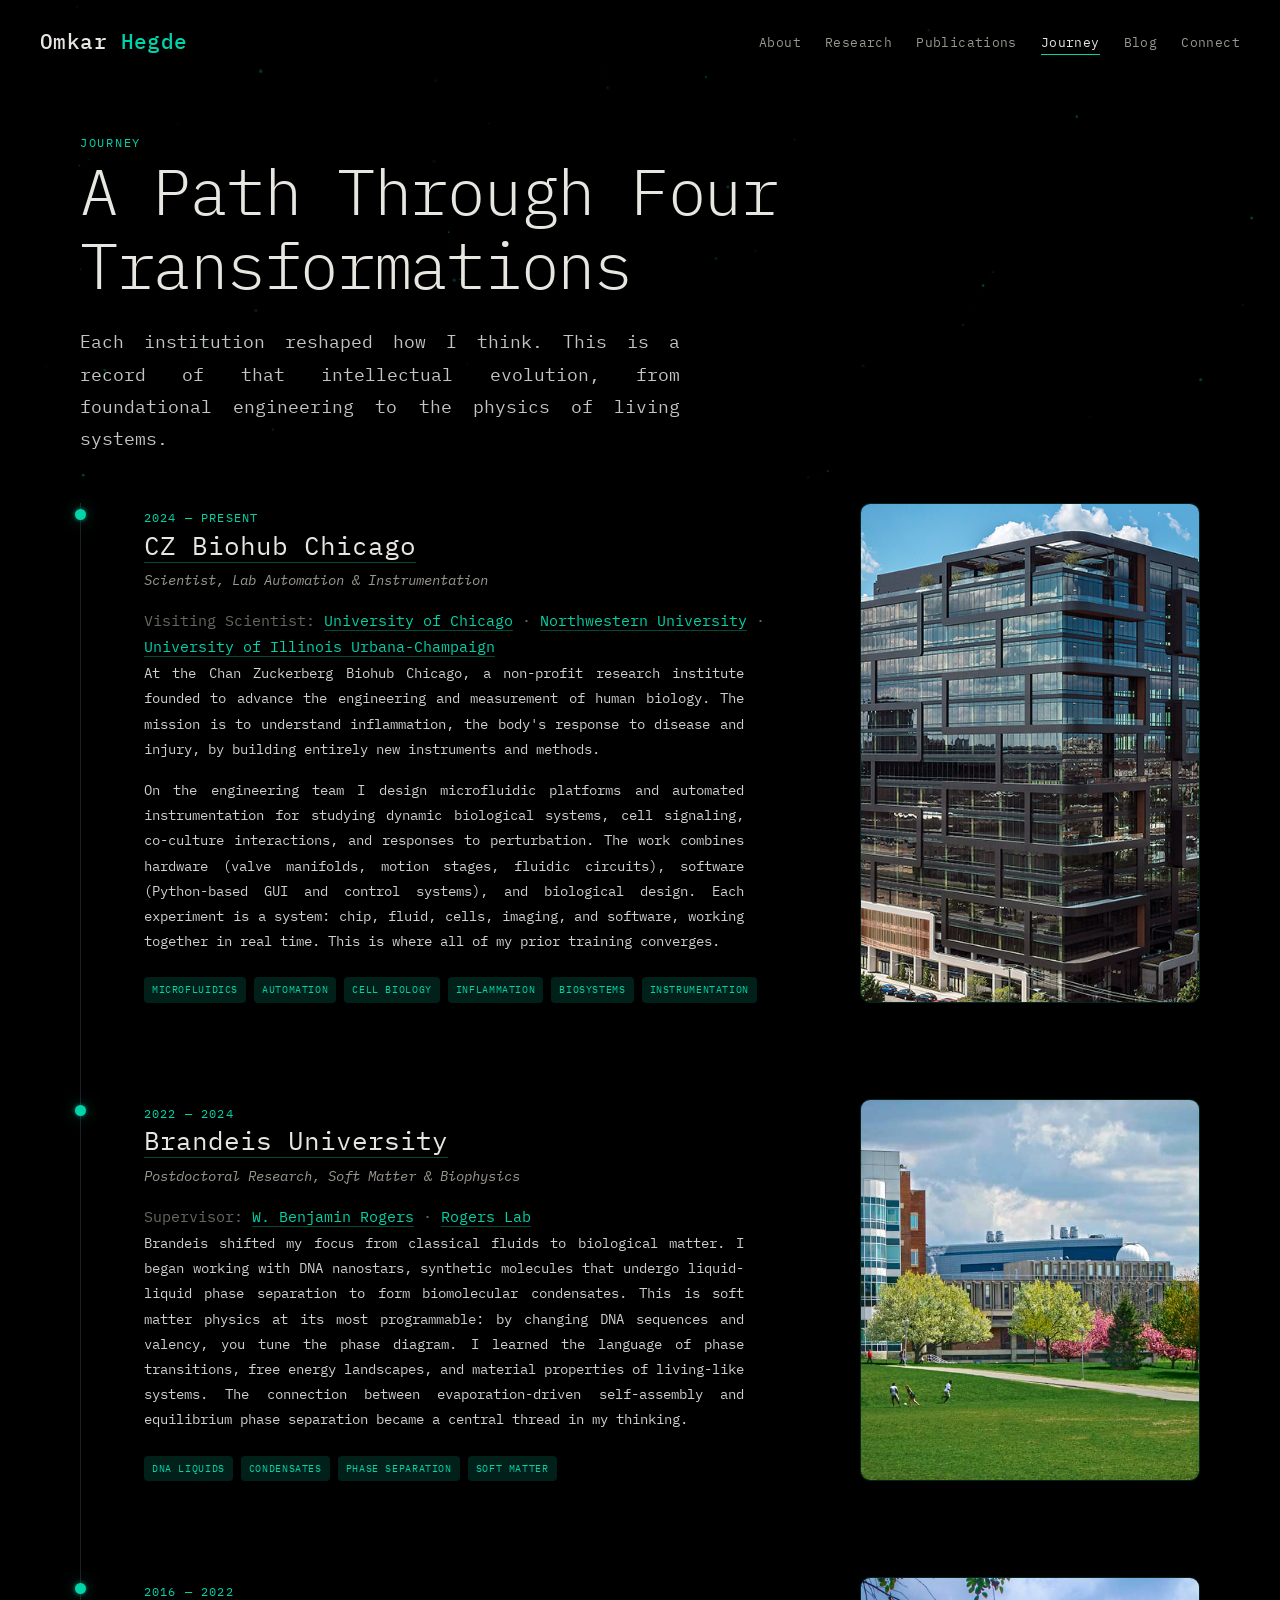
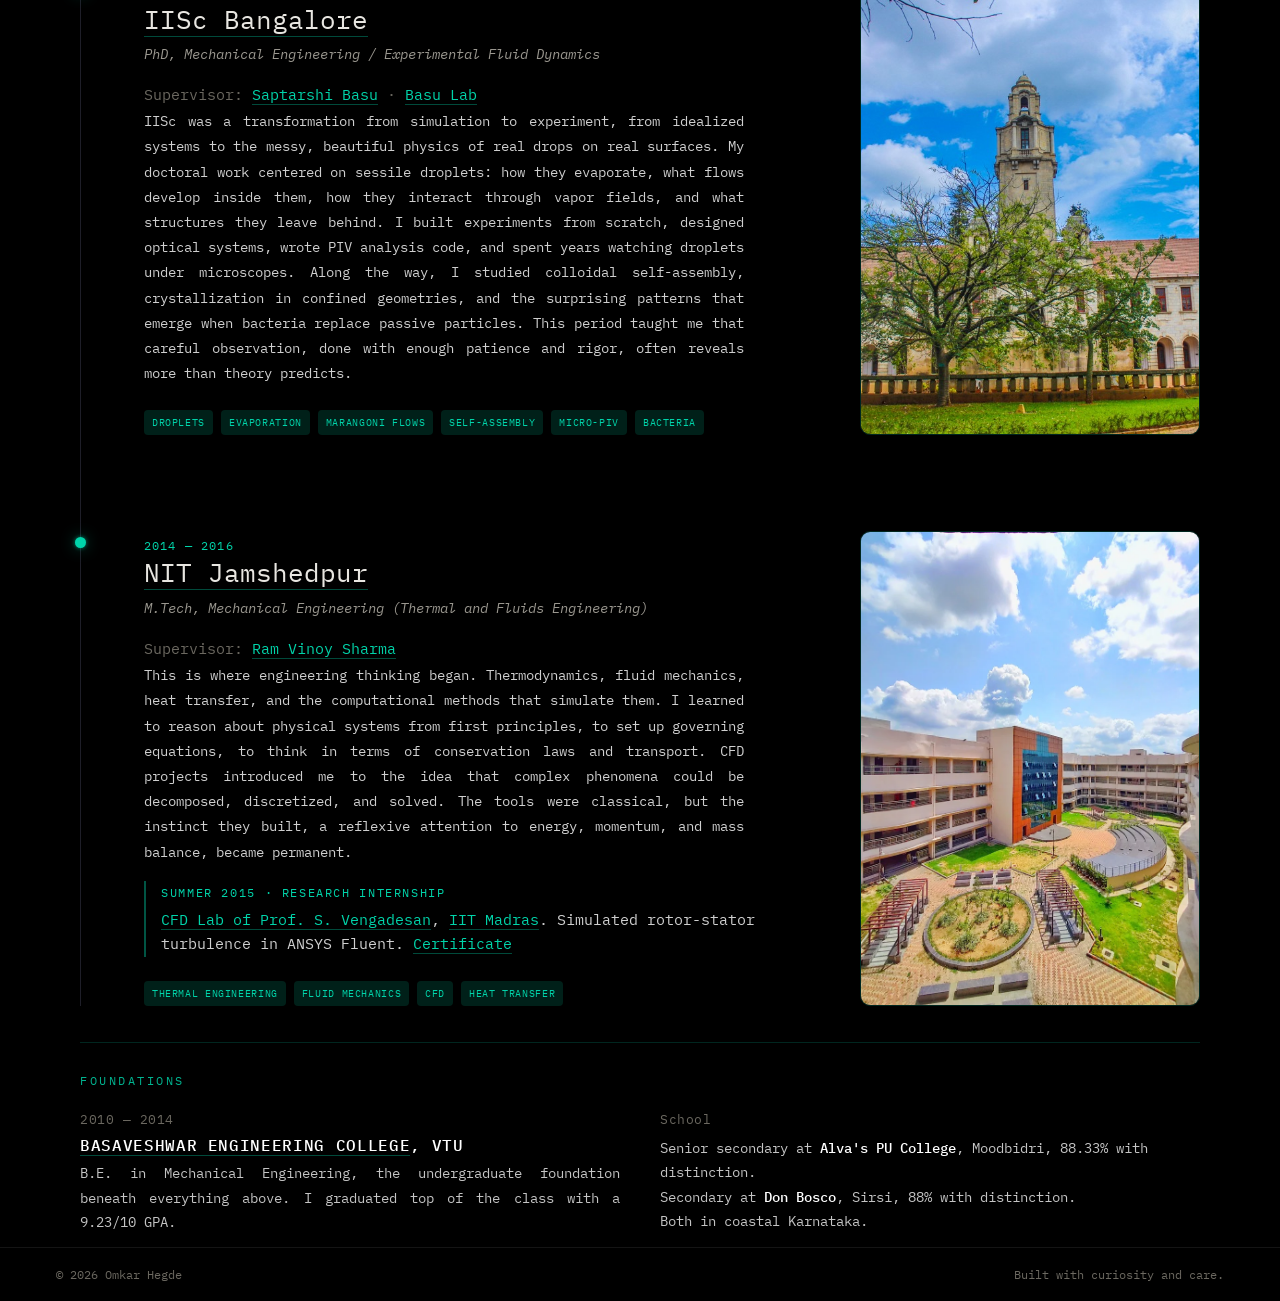
==== commit e84b918d: "update journey" ====
--- a/journey.html
+++ b/journey.html
@@ -133,7 +133,6 @@
           <span class="timeline__period">2024 — Present</span>
           <h3 class="timeline__title"><a href="https://www.czbiohub.org/chi" target="_blank" rel="noopener">CZ Biohub Chicago</a></h3>
           <p class="timeline__subtitle">Scientist, Lab Automation &amp; Instrumentation</p>
-          <p class="timeline__advisor">Supervisor: <a href="https://www.czbiohub.org/microtissue-signaling-dynamics/people/" target="_blank" rel="noopener">Minjun Son</a> &middot; <a href="https://www.czbiohub.org/microtissue-signaling-dynamics/" target="_blank" rel="noopener">Microtissue Signaling Dynamics</a></p>
           <p class="timeline__advisor">Visiting Scientist: <a href="https://www.uchicago.edu/" target="_blank" rel="noopener">University of Chicago</a> &middot; <a href="https://www.northwestern.edu/" target="_blank" rel="noopener">Northwestern University</a> &middot; <a href="https://illinois.edu/" target="_blank" rel="noopener">University of Illinois Urbana-Champaign</a></p>
           <p class="timeline__text">
             At the Chan Zuckerberg Biohub Chicago, a non-profit research institute founded
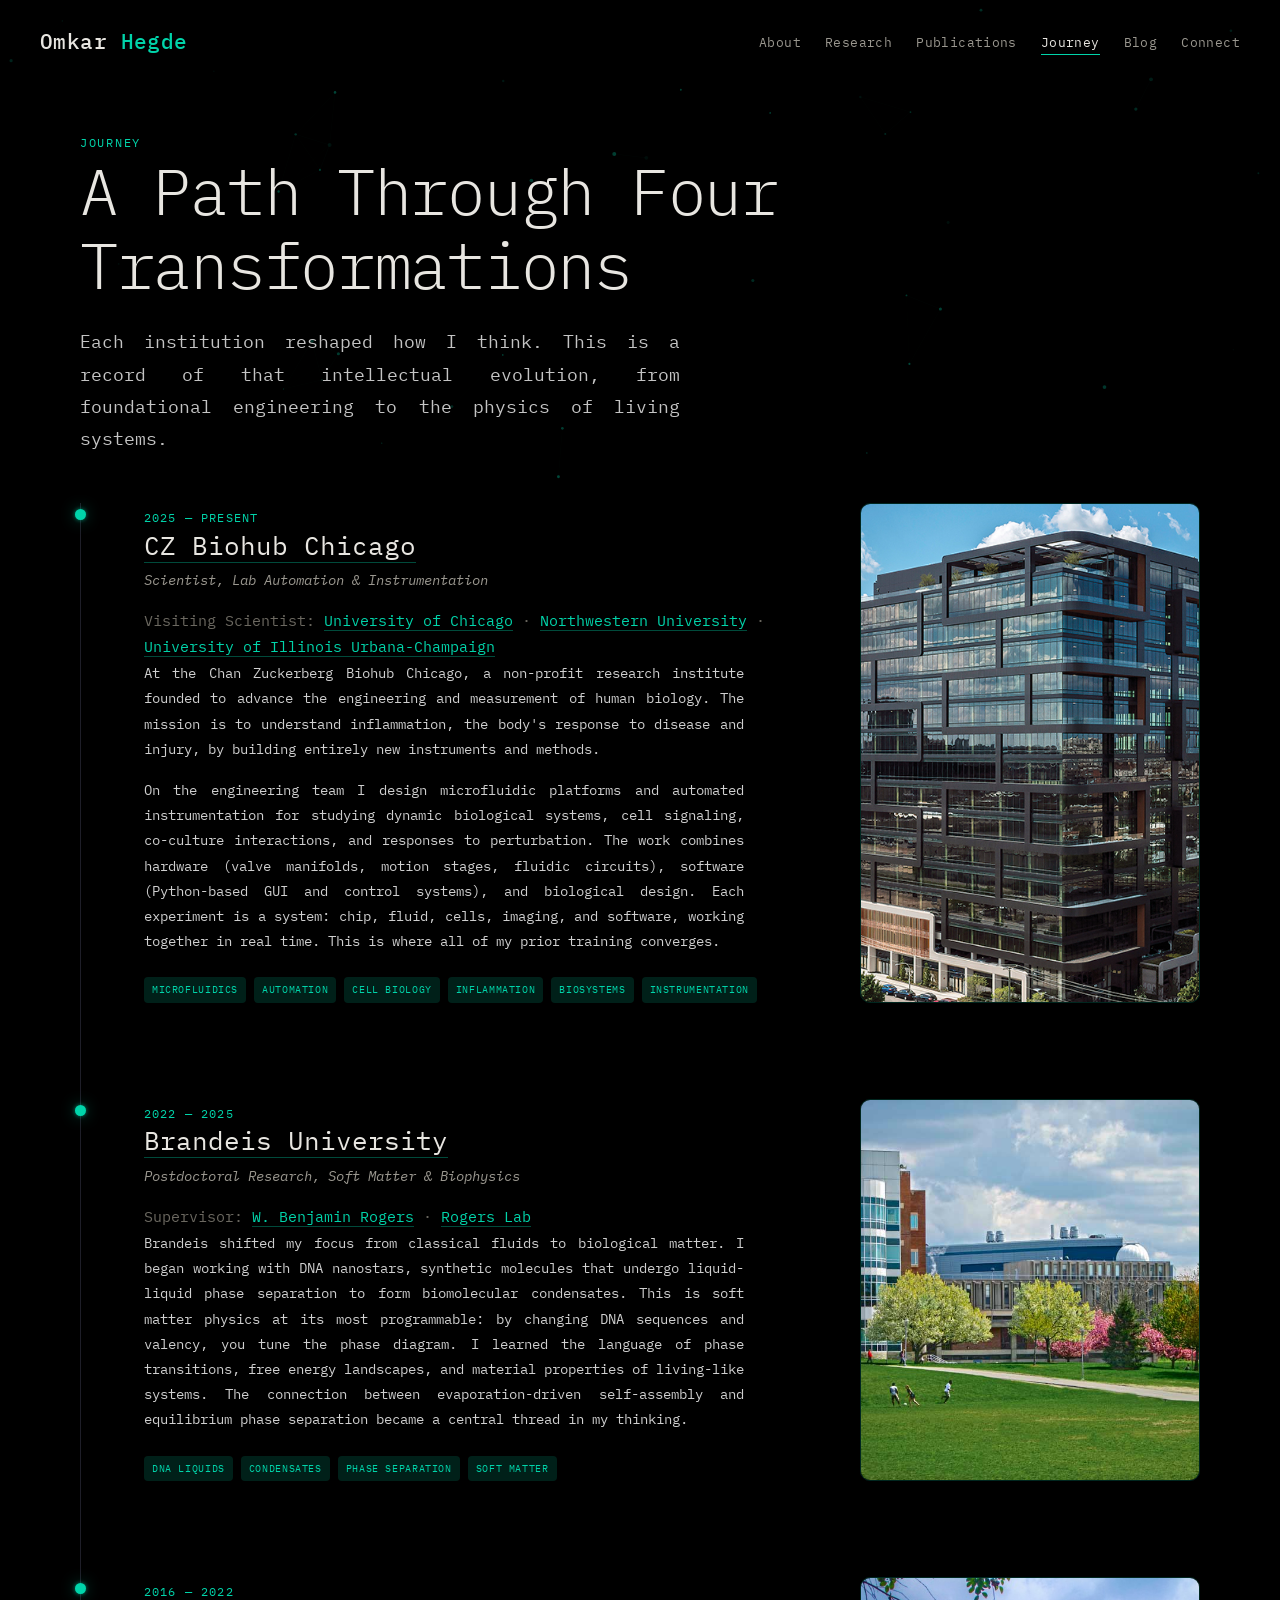
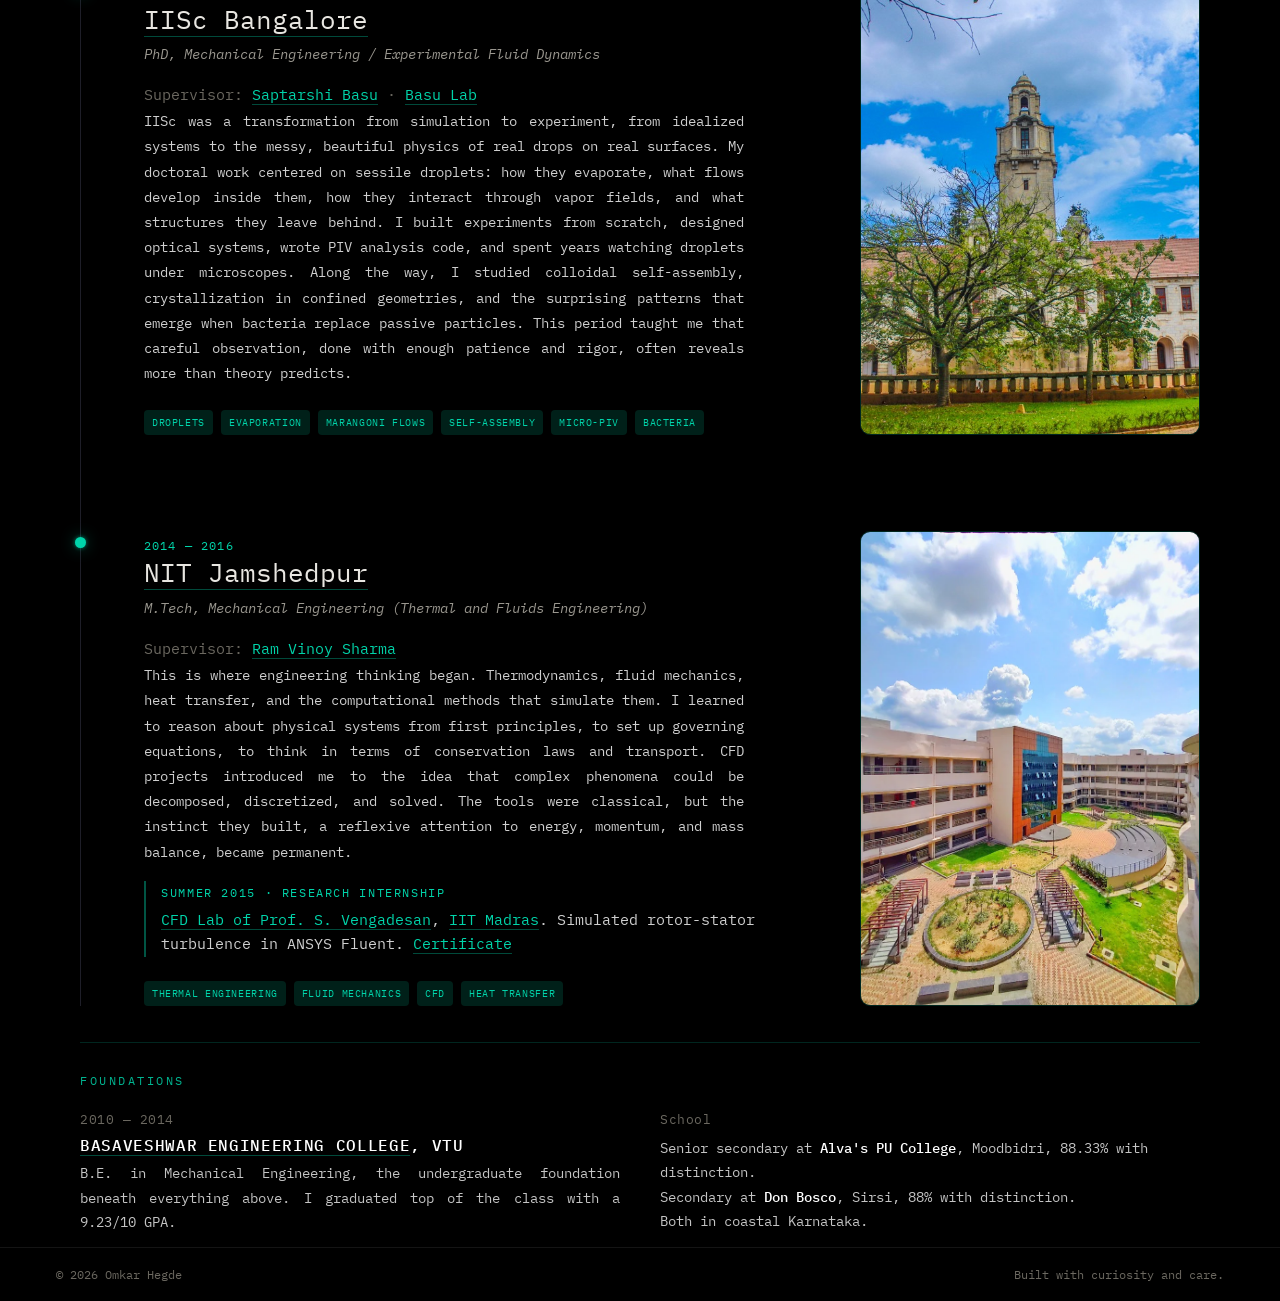
==== commit bb23518e: "update journey" ====
--- a/journey.html
+++ b/journey.html
@@ -130,7 +130,7 @@
           <div class="timeline__dot"></div>
           <div class="timeline__row">
           <div class="timeline__body">
-          <span class="timeline__period">2024 — Present</span>
+          <span class="timeline__period">2025 — Present</span>
           <h3 class="timeline__title"><a href="https://www.czbiohub.org/chi" target="_blank" rel="noopener">CZ Biohub Chicago</a></h3>
           <p class="timeline__subtitle">Scientist, Lab Automation &amp; Instrumentation</p>
           <p class="timeline__advisor">Visiting Scientist: <a href="https://www.uchicago.edu/" target="_blank" rel="noopener">University of Chicago</a> &middot; <a href="https://www.northwestern.edu/" target="_blank" rel="noopener">Northwestern University</a> &middot; <a href="https://illinois.edu/" target="_blank" rel="noopener">University of Illinois Urbana-Champaign</a></p>
@@ -166,7 +166,7 @@
           <div class="timeline__dot"></div>
           <div class="timeline__row">
           <div class="timeline__body">
-          <span class="timeline__period">2022 — 2024</span>
+          <span class="timeline__period">2022 — 2025</span>
           <h3 class="timeline__title"><a href="https://www.brandeis.edu/" target="_blank" rel="noopener">Brandeis University</a></h3>
           <p class="timeline__subtitle">Postdoctoral Research, Soft Matter &amp; Biophysics</p>
           <p class="timeline__advisor">Supervisor: <a href="https://www.brandeis.edu/physics/people/profiles/rogers-benjamin.html" target="_blank" rel="noopener">W. Benjamin Rogers</a> &middot; <a href="https://www.rogers-lab.com/" target="_blank" rel="noopener">Rogers Lab</a></p>
